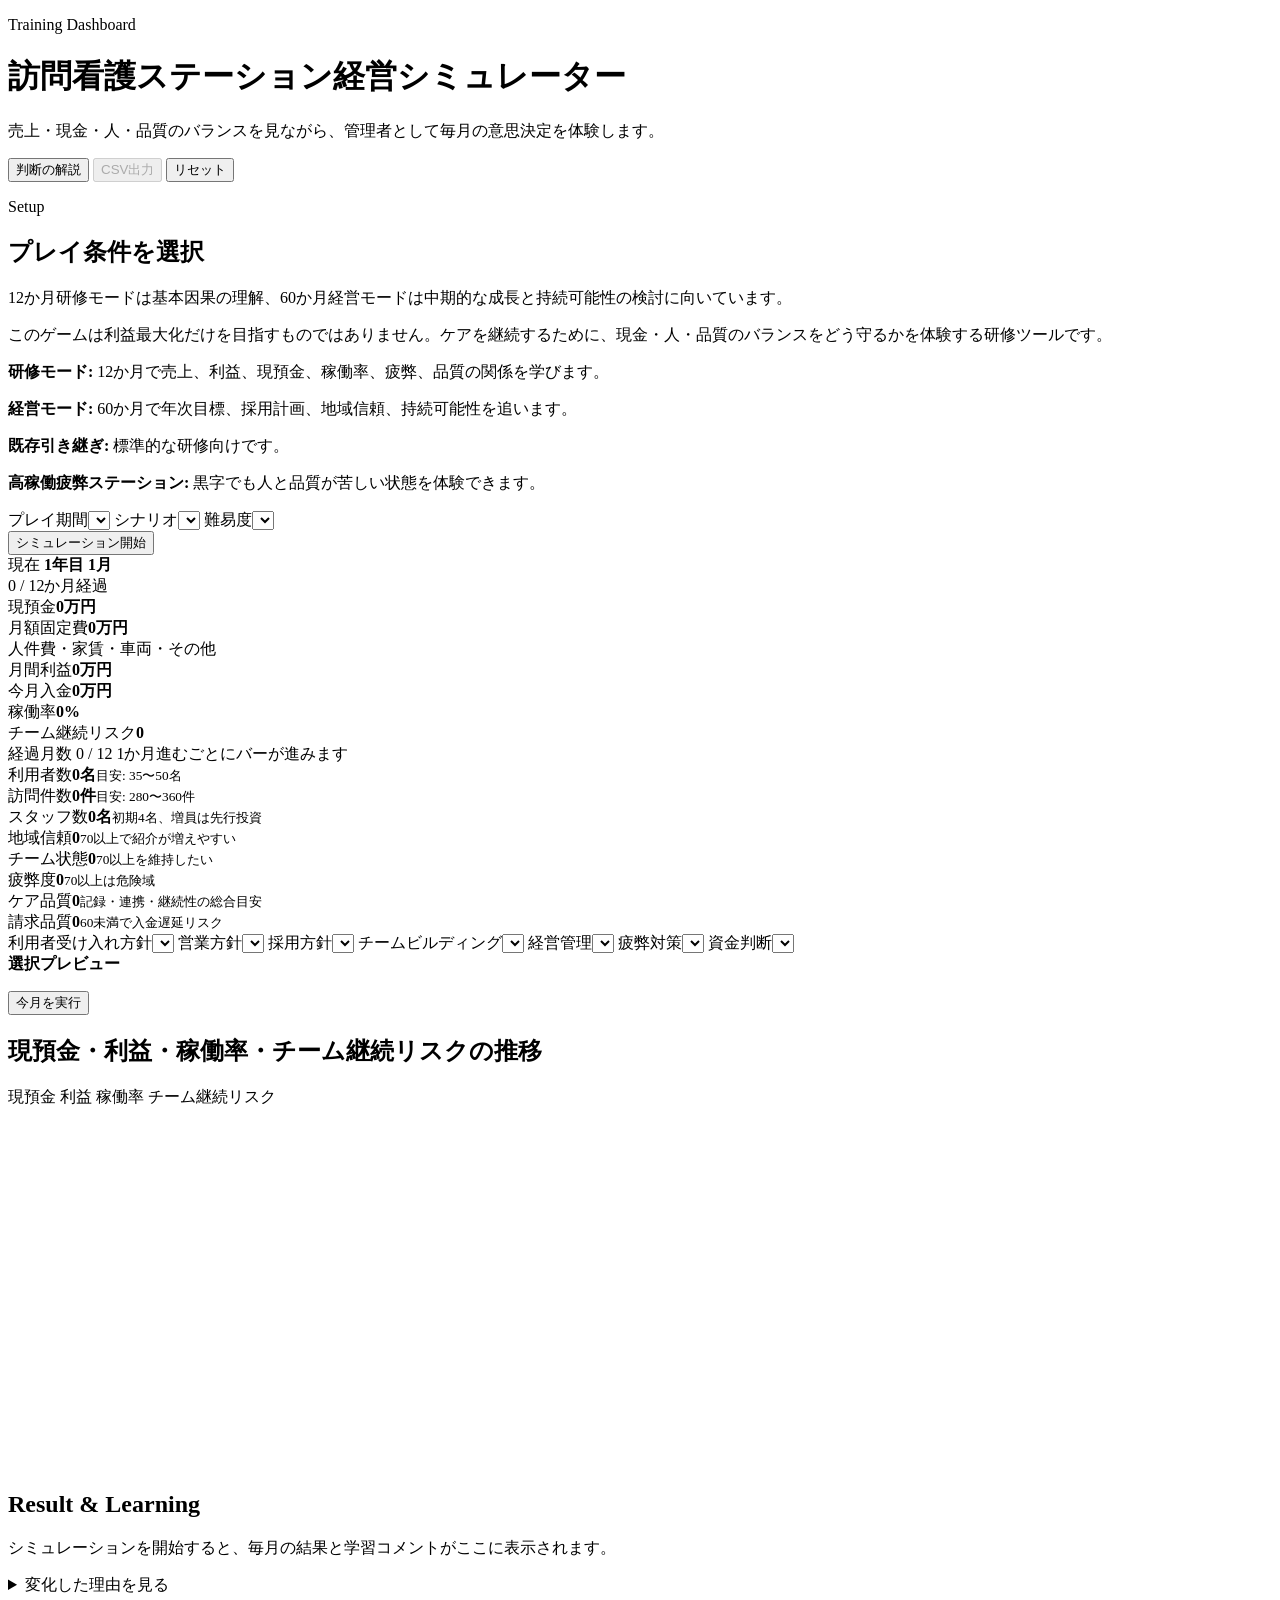
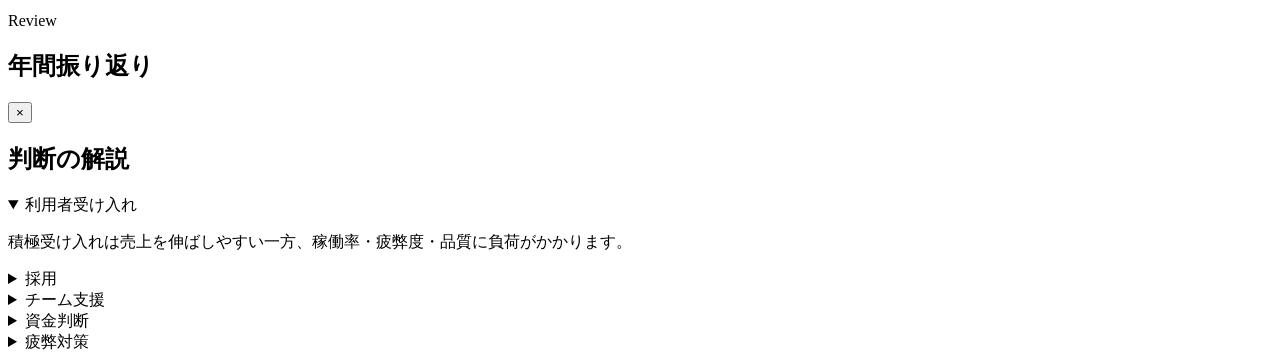
==== index.html @ 8a140ee4 "Add visit nursing management game" ====
<!doctype html>
<html lang="ja">
<head>
  <meta charset="utf-8">
  <meta name="viewport" content="width=device-width, initial-scale=1">
  <title>訪問看護ステーション経営シミュレーターMVP</title>
  <link rel="stylesheet" href="styles.css">
</head>
<body>
  <header class="app-header">
    <div>
      <p class="eyebrow">Training Dashboard</p>
      <h1>訪問看護ステーション経営シミュレーター</h1>
      <p>売上・現金・人・品質のバランスを見ながら、管理者として毎月の意思決定を体験します。</p>
    </div>
    <div class="header-actions">
      <button id="openGuideButton" class="secondary-button" type="button">判断の解説</button>
      <button id="exportCsvButton" class="secondary-button" type="button" disabled>CSV出力</button>
      <button id="resetButton" class="secondary-button" type="button">リセット</button>
    </div>
  </header>

  <main class="app-shell">
    <section id="setupPanel" class="setup-panel" aria-labelledby="setupTitle">
      <div>
        <p class="eyebrow">Setup</p>
        <h2 id="setupTitle">プレイ条件を選択</h2>
        <p class="setup-copy">12か月研修モードは基本因果の理解、60か月経営モードは中期的な成長と持続可能性の検討に向いています。</p>
        <p class="setup-copy purpose-copy">このゲームは利益最大化だけを目指すものではありません。ケアを継続するために、現金・人・品質のバランスをどう守るかを体験する研修ツールです。</p>
        <div class="mode-help">
          <p><strong>研修モード:</strong> 12か月で売上、利益、現預金、稼働率、疲弊、品質の関係を学びます。</p>
          <p><strong>経営モード:</strong> 60か月で年次目標、採用計画、地域信頼、持続可能性を追います。</p>
          <p><strong>既存引き継ぎ:</strong> 標準的な研修向けです。</p>
          <p><strong>高稼働疲弊ステーション:</strong> 黒字でも人と品質が苦しい状態を体験できます。</p>
        </div>
      </div>
      <div class="setup-grid">
        <label><span>プレイ期間</span><select id="playModeSelect"></select></label>
        <label><span>シナリオ</span><select id="scenarioSelect"></select></label>
        <label><span>難易度</span><select id="difficultySelect"></select></label>
      </div>
      <button id="startButton" class="primary-button" type="button">シミュレーション開始</button>
    </section>

    <section id="gamePanel" class="game-panel is-hidden" aria-live="polite">
      <section id="annualTargetBox" class="annual-target-box"></section>

      <section class="status-strip">
        <div>
          <span class="status-label">現在</span>
          <strong id="currentMonth">1年目 1月</strong>
          <div class="status-caption" id="monthCaption">0 / 12か月経過</div>
        </div>
        <div><span class="status-label">現預金</span><strong id="cashMetric">0万円</strong><div id="cashGauge" class="gauge"></div></div>
        <div><span class="status-label">月額固定費</span><strong id="fixedCostMetric">0万円</strong><div class="status-caption">人件費・家賃・車両・その他</div></div>
        <div><span class="status-label">月間利益</span><strong id="profitMetric">0万円</strong><div id="profitGauge" class="gauge"></div></div>
        <div><span class="status-label">今月入金</span><strong id="cashInMetric">0万円</strong></div>
        <div><span class="status-label">稼働率</span><strong id="utilizationMetric">0%</strong><div id="utilizationGauge" class="gauge"></div></div>
        <div><span class="status-label">チーム継続リスク</span><strong id="turnoverMetric">0</strong><div id="turnoverGauge" class="gauge"></div></div>
      </section>

      <section class="month-progress-card">
        <div class="month-progress-head">
          <span id="monthProgressLabel">経過月数 0 / 12</span>
          <span>1か月進むごとにバーが進みます</span>
        </div>
        <div id="monthProgressTrack" class="month-progress-track"></div>
      </section>

      <section class="kpi-grid">
        <article class="kpi-card"><span>利用者数</span><strong id="usersKpi">0名</strong><small>目安: 35〜50名</small><div id="usersGauge" class="gauge"></div></article>
        <article class="kpi-card"><span>訪問件数</span><strong id="visitsKpi">0件</strong><small>目安: 280〜360件</small><div id="visitsGauge" class="gauge"></div></article>
        <article class="kpi-card"><span>スタッフ数</span><strong id="staffKpi">0名</strong><small>初期4名、増員は先行投資</small><div id="staffGauge" class="gauge"></div></article>
        <article class="kpi-card"><span>地域信頼</span><strong id="trustKpi">0</strong><small>70以上で紹介が増えやすい</small><div id="trustGauge" class="gauge"></div></article>
        <article class="kpi-card"><span>チーム状態</span><strong id="teamKpi">0</strong><small>70以上を維持したい</small><div id="teamGauge" class="gauge"></div></article>
        <article class="kpi-card"><span>疲弊度</span><strong id="fatigueKpi">0</strong><small>70以上は危険域</small><div id="fatigueGauge" class="gauge"></div></article>
        <article class="kpi-card"><span>ケア品質</span><strong id="careKpi">0</strong><small>記録・連携・継続性の総合目安</small><div id="careGauge" class="gauge"></div></article>
        <article class="kpi-card"><span>請求品質</span><strong id="billingKpi">0</strong><small>60未満で入金遅延リスク</small><div id="billingGauge" class="gauge"></div></article>
      </section>

      <section class="decision-workbench">
        <form id="decisionForm" class="decision-panel">
          <div id="monthSummaryBox" class="month-summary-box"></div>
          <label><span>利用者受け入れ方針</span><select id="acceptanceSelect"></select></label>
          <label><span>営業方針</span><select id="salesSelect"></select></label>
          <label><span>採用方針</span><select id="recruitmentSelect"></select></label>
          <label><span>チームビルディング</span><select id="teamBuildingSelect"></select></label>
          <label><span>経営管理</span><select id="managementSelect"></select></label>
          <label><span>疲弊対策</span><select id="fatigueCareSelect"></select></label>
          <label><span>資金判断</span><select id="financingSelect"></select></label>
          <div class="preview-panel">
            <strong>選択プレビュー</strong>
            <ul id="decisionPreviewList"></ul>
          </div>
          <button id="advanceButton" class="primary-button" type="submit">今月を実行</button>
        </form>

        <section class="chart-panel">
          <h2>現預金・利益・稼働率・チーム継続リスクの推移</h2>
          <div class="legend" aria-label="グラフ凡例">
            <span><i class="legend-cash"></i>現預金</span>
            <span><i class="legend-profit"></i>利益</span>
            <span><i class="legend-utilization"></i>稼働率</span>
            <span><i class="legend-turnover"></i>チーム継続リスク</span>
          </div>
          <canvas id="trendCanvas" width="1000" height="360"></canvas>
        </section>
      </section>

      <section class="result-panel">
        <h2>Result & Learning</h2>
        <div id="resultSummary" class="result-summary"><p>シミュレーションを開始すると、毎月の結果と学習コメントがここに表示されます。</p></div>
        <div id="tutorialBox" class="tutorial-box is-hidden"></div>
        <div id="strategyBox" class="strategy-box is-hidden"></div>
        <div id="questionBox" class="question-box is-hidden"></div>
        <div id="eventCard" class="event-card is-hidden"></div>
        <details id="reasonDetails" class="reason-details is-hidden">
          <summary>変化した理由を見る</summary>
          <ul id="reasonList"></ul>
        </details>
        <ul id="eventList" class="event-list"></ul>
      </section>
    </section>

    <section id="finalPanel" class="final-panel is-hidden">
      <p class="eyebrow">Review</p>
      <h2 id="finalTitle">年間振り返り</h2>
      <div id="finalContent" class="final-content"></div>
    </section>
  </main>

  <div id="guideOverlay" class="guide-overlay is-hidden" role="dialog" aria-modal="true" aria-labelledby="guideTitle">
    <div class="guide-panel">
      <button id="closeGuideButton" class="icon-button" type="button" aria-label="閉じる">×</button>
      <h2 id="guideTitle">判断の解説</h2>
      <details open><summary>利用者受け入れ</summary><p>積極受け入れは売上を伸ばしやすい一方、稼働率・疲弊度・品質に負荷がかかります。</p></details>
      <details><summary>採用</summary><p>採用費は先に出ます。成功したスタッフは翌月から訪問余力に効きます。</p></details>
      <details><summary>チーム支援</summary><p>短期の受け入れ余力は下がりますが、チーム状態・ケア品質・継続リスクに効きます。</p></details>
      <details><summary>資金判断</summary><p>借入は資金ショートを防ぎますが、翌月以降の返済負担が残ります。</p></details>
      <details><summary>疲弊対策</summary><p>支出や訪問調整を伴いますが、高稼働で蓄積した疲弊を下げるための選択です。</p></details>
    </div>
  </div>

  <script src="data.js"></script>
  <script src="logic.js"></script>
  <script src="app.js"></script>
</body>
</html>
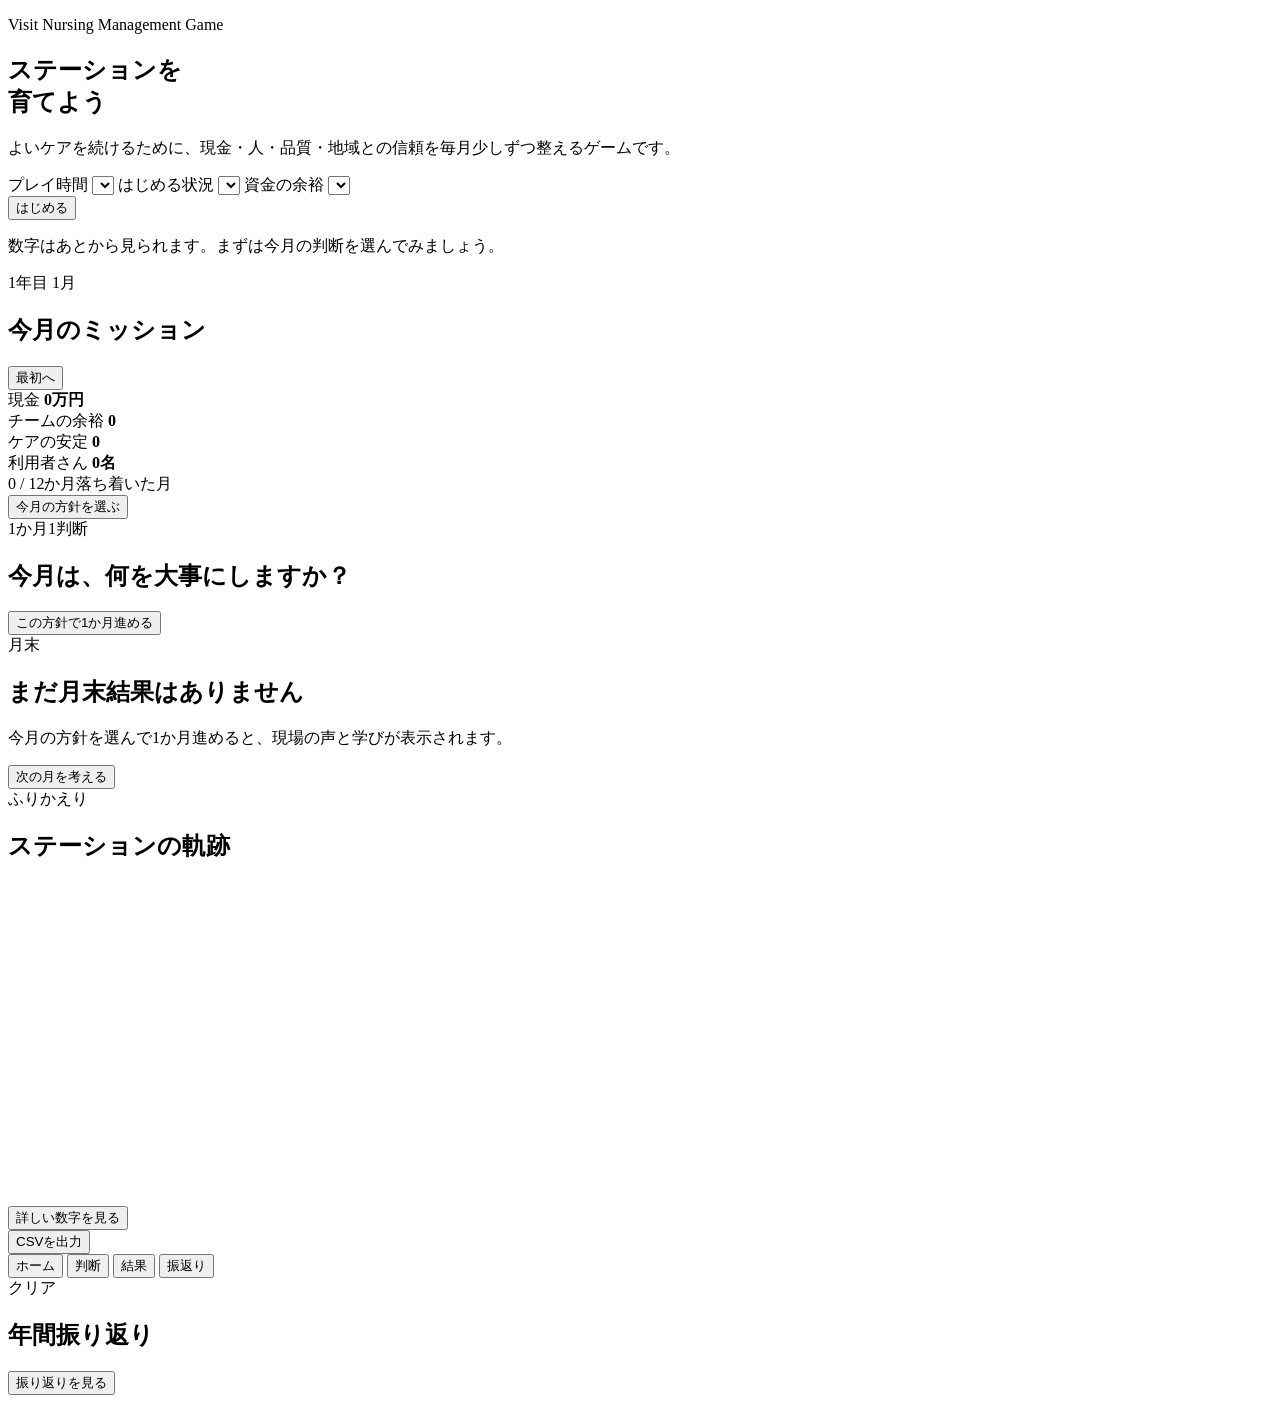
==== commit aa844518: "Switch main page to v2 mobile game UI" ====
--- a/index.html
+++ b/index.html
@@ -2,147 +2,130 @@
 <html lang="ja">
 <head>
   <meta charset="utf-8">
-  <meta name="viewport" content="width=device-width, initial-scale=1">
-  <title>訪問看護ステーション経営シミュレーターMVP</title>
-  <link rel="stylesheet" href="styles.css">
+  <meta name="viewport" content="width=device-width, initial-scale=1, viewport-fit=cover">
+  <title>ほうもん看護ステーションゲーム</title>
+  <link rel="stylesheet" href="styles-v2.css">
 </head>
 <body>
-  <header class="app-header">
-    <div>
-      <p class="eyebrow">Training Dashboard</p>
-      <h1>訪問看護ステーション経営シミュレーター</h1>
-      <p>売上・現金・人・品質のバランスを見ながら、管理者として毎月の意思決定を体験します。</p>
-    </div>
-    <div class="header-actions">
-      <button id="openGuideButton" class="secondary-button" type="button">判断の解説</button>
-      <button id="exportCsvButton" class="secondary-button" type="button" disabled>CSV出力</button>
-      <button id="resetButton" class="secondary-button" type="button">リセット</button>
-    </div>
-  </header>
+  <div class="phone-app">
+    <section id="startScreen" class="screen start-screen">
+      <p class="eyebrow">Visit Nursing Management Game</p>
+      <h1>ステーションを<br>育てよう</h1>
+      <p class="lead">よいケアを続けるために、現金・人・品質・地域との信頼を毎月少しずつ整えるゲームです。</p>
 
-  <main class="app-shell">
-    <section id="setupPanel" class="setup-panel" aria-labelledby="setupTitle">
-      <div>
-        <p class="eyebrow">Setup</p>
-        <h2 id="setupTitle">プレイ条件を選択</h2>
-        <p class="setup-copy">12か月研修モードは基本因果の理解、60か月経営モードは中期的な成長と持続可能性の検討に向いています。</p>
-        <p class="setup-copy purpose-copy">このゲームは利益最大化だけを目指すものではありません。ケアを継続するために、現金・人・品質のバランスをどう守るかを体験する研修ツールです。</p>
-        <div class="mode-help">
-          <p><strong>研修モード:</strong> 12か月で売上、利益、現預金、稼働率、疲弊、品質の関係を学びます。</p>
-          <p><strong>経営モード:</strong> 60か月で年次目標、採用計画、地域信頼、持続可能性を追います。</p>
-          <p><strong>既存引き継ぎ:</strong> 標準的な研修向けです。</p>
-          <p><strong>高稼働疲弊ステーション:</strong> 黒字でも人と品質が苦しい状態を体験できます。</p>
-        </div>
+      <div class="setup-card">
+        <label>
+          <span>プレイ時間</span>
+          <select id="modeSelect"></select>
+        </label>
+        <label>
+          <span>はじめる状況</span>
+          <select id="scenarioSelect"></select>
+        </label>
+        <label>
+          <span>資金の余裕</span>
+          <select id="difficultySelect"></select>
+        </label>
       </div>
-      <div class="setup-grid">
-        <label><span>プレイ期間</span><select id="playModeSelect"></select></label>
-        <label><span>シナリオ</span><select id="scenarioSelect"></select></label>
-        <label><span>難易度</span><select id="difficultySelect"></select></label>
-      </div>
-      <button id="startButton" class="primary-button" type="button">シミュレーション開始</button>
+
+      <button id="startButton" class="big-button">はじめる</button>
+      <p class="tiny-note">数字はあとから見られます。まずは今月の判断を選んでみましょう。</p>
     </section>
 
-    <section id="gamePanel" class="game-panel is-hidden" aria-live="polite">
-      <section id="annualTargetBox" class="annual-target-box"></section>
+    <section id="gameScreen" class="screen game-screen is-hidden">
+      <header class="game-header">
+        <div>
+          <span id="seasonLabel" class="season">1年目 1月</span>
+          <h2 id="missionTitle">今月のミッション</h2>
+        </div>
+        <button id="resetButton" class="ghost-button">最初へ</button>
+      </header>
 
-      <section class="status-strip">
-        <div>
-          <span class="status-label">現在</span>
-          <strong id="currentMonth">1年目 1月</strong>
-          <div class="status-caption" id="monthCaption">0 / 12か月経過</div>
+      <main class="tab-page is-active" data-page="home">
+        <div id="storyCard" class="story-card"></div>
+        <div class="vitals-grid">
+          <article class="vital-card cash">
+            <span>現金</span>
+            <strong id="cashValue">0万円</strong>
+            <div class="meter"><i id="cashMeter"></i></div>
+          </article>
+          <article class="vital-card team">
+            <span>チームの余裕</span>
+            <strong id="teamValue">0</strong>
+            <div class="meter"><i id="teamMeter"></i></div>
+          </article>
+          <article class="vital-card care">
+            <span>ケアの安定</span>
+            <strong id="careValue">0</strong>
+            <div class="meter"><i id="careMeter"></i></div>
+          </article>
+          <article class="vital-card users">
+            <span>利用者さん</span>
+            <strong id="usersValue">0名</strong>
+            <div class="meter"><i id="usersMeter"></i></div>
+          </article>
         </div>
-        <div><span class="status-label">現預金</span><strong id="cashMetric">0万円</strong><div id="cashGauge" class="gauge"></div></div>
-        <div><span class="status-label">月額固定費</span><strong id="fixedCostMetric">0万円</strong><div class="status-caption">人件費・家賃・車両・その他</div></div>
-        <div><span class="status-label">月間利益</span><strong id="profitMetric">0万円</strong><div id="profitGauge" class="gauge"></div></div>
-        <div><span class="status-label">今月入金</span><strong id="cashInMetric">0万円</strong></div>
-        <div><span class="status-label">稼働率</span><strong id="utilizationMetric">0%</strong><div id="utilizationGauge" class="gauge"></div></div>
-        <div><span class="status-label">チーム継続リスク</span><strong id="turnoverMetric">0</strong><div id="turnoverGauge" class="gauge"></div></div>
-      </section>
 
-      <section class="month-progress-card">
-        <div class="month-progress-head">
-          <span id="monthProgressLabel">経過月数 0 / 12</span>
-          <span>1か月進むごとにバーが進みます</span>
+        <div class="month-progress">
+          <div><span id="monthProgressText">0 / 12か月</span><span id="moodLabel">落ち着いた月</span></div>
+          <div class="progress-bar"><i id="monthProgressBar"></i></div>
         </div>
-        <div id="monthProgressTrack" class="month-progress-track"></div>
-      </section>
 
-      <section class="kpi-grid">
-        <article class="kpi-card"><span>利用者数</span><strong id="usersKpi">0名</strong><small>目安: 35〜50名</small><div id="usersGauge" class="gauge"></div></article>
-        <article class="kpi-card"><span>訪問件数</span><strong id="visitsKpi">0件</strong><small>目安: 280〜360件</small><div id="visitsGauge" class="gauge"></div></article>
-        <article class="kpi-card"><span>スタッフ数</span><strong id="staffKpi">0名</strong><small>初期4名、増員は先行投資</small><div id="staffGauge" class="gauge"></div></article>
-        <article class="kpi-card"><span>地域信頼</span><strong id="trustKpi">0</strong><small>70以上で紹介が増えやすい</small><div id="trustGauge" class="gauge"></div></article>
-        <article class="kpi-card"><span>チーム状態</span><strong id="teamKpi">0</strong><small>70以上を維持したい</small><div id="teamGauge" class="gauge"></div></article>
-        <article class="kpi-card"><span>疲弊度</span><strong id="fatigueKpi">0</strong><small>70以上は危険域</small><div id="fatigueGauge" class="gauge"></div></article>
-        <article class="kpi-card"><span>ケア品質</span><strong id="careKpi">0</strong><small>記録・連携・継続性の総合目安</small><div id="careGauge" class="gauge"></div></article>
-        <article class="kpi-card"><span>請求品質</span><strong id="billingKpi">0</strong><small>60未満で入金遅延リスク</small><div id="billingGauge" class="gauge"></div></article>
-      </section>
+        <button class="big-button next-tab" data-target="choice">今月の方針を選ぶ</button>
+      </main>
 
-      <section class="decision-workbench">
-        <form id="decisionForm" class="decision-panel">
-          <div id="monthSummaryBox" class="month-summary-box"></div>
-          <label><span>利用者受け入れ方針</span><select id="acceptanceSelect"></select></label>
-          <label><span>営業方針</span><select id="salesSelect"></select></label>
-          <label><span>採用方針</span><select id="recruitmentSelect"></select></label>
-          <label><span>チームビルディング</span><select id="teamBuildingSelect"></select></label>
-          <label><span>経営管理</span><select id="managementSelect"></select></label>
-          <label><span>疲弊対策</span><select id="fatigueCareSelect"></select></label>
-          <label><span>資金判断</span><select id="financingSelect"></select></label>
-          <div class="preview-panel">
-            <strong>選択プレビュー</strong>
-            <ul id="decisionPreviewList"></ul>
-          </div>
-          <button id="advanceButton" class="primary-button" type="submit">今月を実行</button>
-        </form>
+      <main class="tab-page" data-page="choice">
+        <div class="choice-head">
+          <span class="mini-label">1か月1判断</span>
+          <h2>今月は、何を大事にしますか？</h2>
+        </div>
+        <div id="actionCards" class="action-cards"></div>
+        <button id="advanceButton" class="big-button">この方針で1か月進める</button>
+      </main>
 
-        <section class="chart-panel">
-          <h2>現預金・利益・稼働率・チーム継続リスクの推移</h2>
-          <div class="legend" aria-label="グラフ凡例">
-            <span><i class="legend-cash"></i>現預金</span>
-            <span><i class="legend-profit"></i>利益</span>
-            <span><i class="legend-utilization"></i>稼働率</span>
-            <span><i class="legend-turnover"></i>チーム継続リスク</span>
-          </div>
-          <canvas id="trendCanvas" width="1000" height="360"></canvas>
+      <main class="tab-page" data-page="result">
+        <div id="resultCard" class="result-card empty">
+          <span class="mini-label">月末</span>
+          <h2>まだ月末結果はありません</h2>
+          <p>今月の方針を選んで1か月進めると、現場の声と学びが表示されます。</p>
+        </div>
+        <div id="badgeRow" class="badge-row"></div>
+        <button class="big-button next-tab" data-target="choice">次の月を考える</button>
+      </main>
+
+      <main class="tab-page" data-page="review">
+        <section class="review-card">
+          <span class="mini-label">ふりかえり</span>
+          <h2 id="reviewTitle">ステーションの軌跡</h2>
+          <canvas id="trendCanvas" width="700" height="320"></canvas>
         </section>
-      </section>
+        <section class="detail-card">
+          <button id="toggleDetails" class="detail-toggle">詳しい数字を見る</button>
+          <div id="detailPanel" class="detail-panel is-hidden"></div>
+        </section>
+        <button id="exportCsvButton" class="ghost-button wide">CSVを出力</button>
+      </main>
 
-      <section class="result-panel">
-        <h2>Result & Learning</h2>
-        <div id="resultSummary" class="result-summary"><p>シミュレーションを開始すると、毎月の結果と学習コメントがここに表示されます。</p></div>
-        <div id="tutorialBox" class="tutorial-box is-hidden"></div>
-        <div id="strategyBox" class="strategy-box is-hidden"></div>
-        <div id="questionBox" class="question-box is-hidden"></div>
-        <div id="eventCard" class="event-card is-hidden"></div>
-        <details id="reasonDetails" class="reason-details is-hidden">
-          <summary>変化した理由を見る</summary>
-          <ul id="reasonList"></ul>
-        </details>
-        <ul id="eventList" class="event-list"></ul>
-      </section>
+      <nav class="bottom-tabs">
+        <button class="tab-button is-active" data-target="home">ホーム</button>
+        <button class="tab-button" data-target="choice">判断</button>
+        <button class="tab-button" data-target="result">結果</button>
+        <button class="tab-button" data-target="review">振返り</button>
+      </nav>
     </section>
 
-    <section id="finalPanel" class="final-panel is-hidden">
-      <p class="eyebrow">Review</p>
-      <h2 id="finalTitle">年間振り返り</h2>
-      <div id="finalContent" class="final-content"></div>
+    <section id="finalOverlay" class="final-overlay is-hidden">
+      <div class="final-sheet">
+        <span class="mini-label">クリア</span>
+        <h2 id="finalRank">年間振り返り</h2>
+        <div id="finalText"></div>
+        <button id="closeFinalButton" class="big-button">振り返りを見る</button>
+      </div>
     </section>
-  </main>
-
-  <div id="guideOverlay" class="guide-overlay is-hidden" role="dialog" aria-modal="true" aria-labelledby="guideTitle">
-    <div class="guide-panel">
-      <button id="closeGuideButton" class="icon-button" type="button" aria-label="閉じる">×</button>
-      <h2 id="guideTitle">判断の解説</h2>
-      <details open><summary>利用者受け入れ</summary><p>積極受け入れは売上を伸ばしやすい一方、稼働率・疲弊度・品質に負荷がかかります。</p></details>
-      <details><summary>採用</summary><p>採用費は先に出ます。成功したスタッフは翌月から訪問余力に効きます。</p></details>
-      <details><summary>チーム支援</summary><p>短期の受け入れ余力は下がりますが、チーム状態・ケア品質・継続リスクに効きます。</p></details>
-      <details><summary>資金判断</summary><p>借入は資金ショートを防ぎますが、翌月以降の返済負担が残ります。</p></details>
-      <details><summary>疲弊対策</summary><p>支出や訪問調整を伴いますが、高稼働で蓄積した疲弊を下げるための選択です。</p></details>
-    </div>
   </div>
 
   <script src="data.js"></script>
   <script src="logic.js"></script>
-  <script src="app.js"></script>
+  <script src="app-v2.js"></script>
 </body>
 </html>
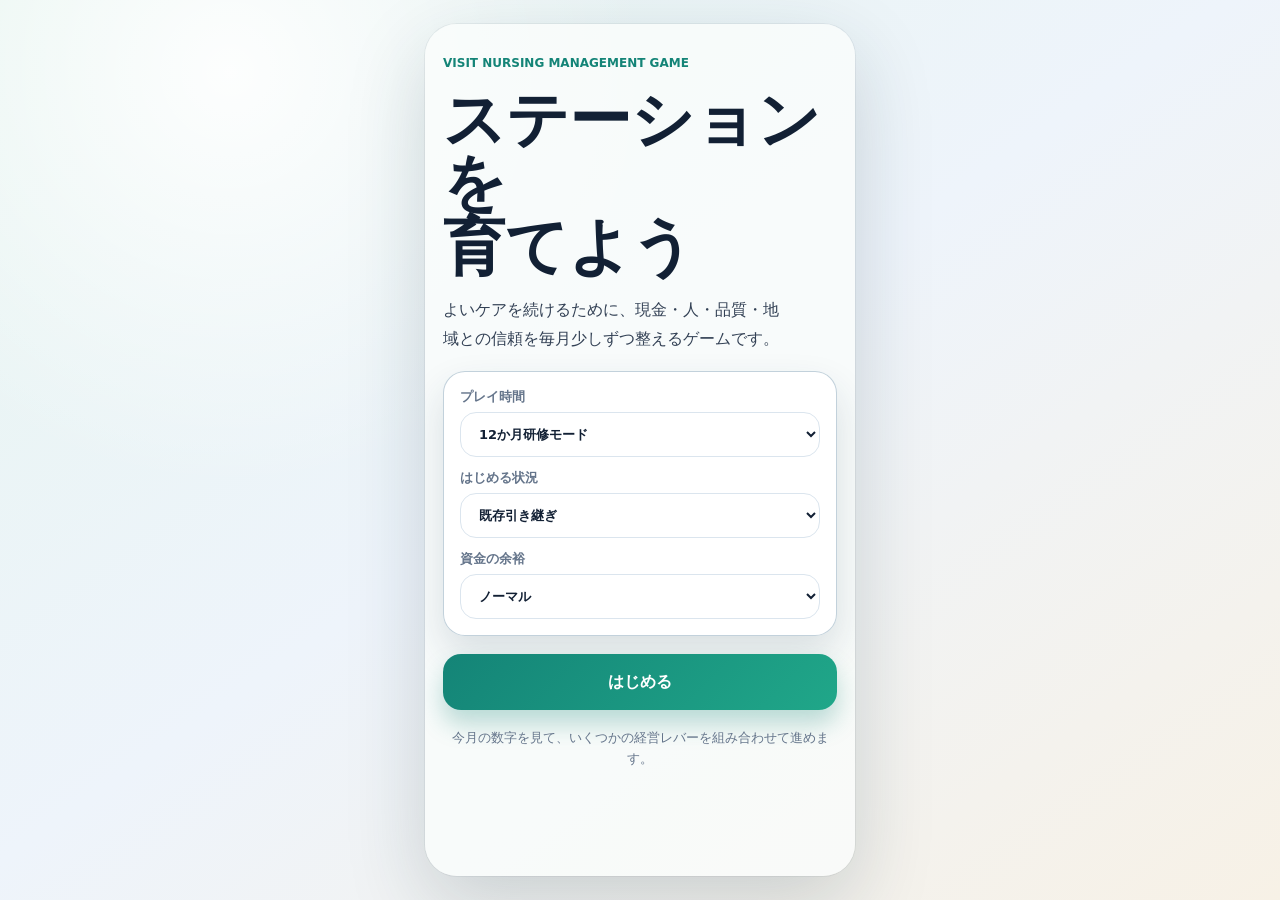
==== commit 00d00e29: "Add PL dashboard flow to v2 UI" ====
--- a/index.html
+++ b/index.html
@@ -14,22 +14,13 @@
       <p class="lead">よいケアを続けるために、現金・人・品質・地域との信頼を毎月少しずつ整えるゲームです。</p>
 
       <div class="setup-card">
-        <label>
-          <span>プレイ時間</span>
-          <select id="modeSelect"></select>
-        </label>
-        <label>
-          <span>はじめる状況</span>
-          <select id="scenarioSelect"></select>
-        </label>
-        <label>
-          <span>資金の余裕</span>
-          <select id="difficultySelect"></select>
-        </label>
+        <label><span>プレイ時間</span><select id="modeSelect"></select></label>
+        <label><span>はじめる状況</span><select id="scenarioSelect"></select></label>
+        <label><span>資金の余裕</span><select id="difficultySelect"></select></label>
       </div>
 
       <button id="startButton" class="big-button">はじめる</button>
-      <p class="tiny-note">数字はあとから見られます。まずは今月の判断を選んでみましょう。</p>
+      <p class="tiny-note">今月の数字を見て、いくつかの経営レバーを組み合わせて進めます。</p>
     </section>
 
     <section id="gameScreen" class="screen game-screen is-hidden">
@@ -44,43 +35,53 @@
       <main class="tab-page is-active" data-page="home">
         <div id="storyCard" class="story-card"></div>
         <div class="vitals-grid">
-          <article class="vital-card cash">
-            <span>現金</span>
-            <strong id="cashValue">0万円</strong>
-            <div class="meter"><i id="cashMeter"></i></div>
-          </article>
-          <article class="vital-card team">
-            <span>チームの余裕</span>
-            <strong id="teamValue">0</strong>
-            <div class="meter"><i id="teamMeter"></i></div>
-          </article>
-          <article class="vital-card care">
-            <span>ケアの安定</span>
-            <strong id="careValue">0</strong>
-            <div class="meter"><i id="careMeter"></i></div>
-          </article>
-          <article class="vital-card users">
-            <span>利用者さん</span>
-            <strong id="usersValue">0名</strong>
-            <div class="meter"><i id="usersMeter"></i></div>
-          </article>
+          <article class="vital-card cash"><span>現金</span><strong id="cashValue">0万円</strong><div class="meter"><i id="cashMeter"></i></div></article>
+          <article class="vital-card team"><span>チームの余裕</span><strong id="teamValue">0</strong><div class="meter"><i id="teamMeter"></i></div></article>
+          <article class="vital-card care"><span>ケアの安定</span><strong id="careValue">0</strong><div class="meter"><i id="careMeter"></i></div></article>
+          <article class="vital-card users"><span>利用者さん</span><strong id="usersValue">0名</strong><div class="meter"><i id="usersMeter"></i></div></article>
         </div>
+
+        <section id="plSnapshot" class="pl-card"></section>
 
         <div class="month-progress">
           <div><span id="monthProgressText">0 / 12か月</span><span id="moodLabel">落ち着いた月</span></div>
           <div class="progress-bar"><i id="monthProgressBar"></i></div>
         </div>
 
-        <button class="big-button next-tab" data-target="choice">今月の方針を選ぶ</button>
+        <button class="big-button next-tab" data-target="choice">今月の判断へ</button>
       </main>
 
       <main class="tab-page" data-page="choice">
         <div class="choice-head">
-          <span class="mini-label">1か月1判断</span>
-          <h2>今月は、何を大事にしますか？</h2>
+          <span class="mini-label">複数レバーで考える</span>
+          <h2>売上・人・品質・コストをどう組み合わせますか？</h2>
         </div>
-        <div id="actionCards" class="action-cards"></div>
-        <button id="advanceButton" class="big-button">この方針で1か月進める</button>
+
+        <section class="preset-row" id="presetCards"></section>
+
+        <section class="lever-panel">
+          <label><span>受け入れ</span><select id="acceptanceLever"></select></label>
+          <label><span>営業活動</span><select id="salesLever"></select></label>
+          <label><span>採用</span><select id="recruitmentLever"></select></label>
+          <label><span>チーム</span><select id="teamLever"></select></label>
+          <label><span>経営管理</span><select id="managementLever"></select></label>
+          <label><span>疲弊対策</span><select id="fatigueLever"></select></label>
+          <label><span>資金</span><select id="financingLever"></select></label>
+        </section>
+
+        <section id="choicePlPreview" class="pl-card"></section>
+        <button id="advanceButton" class="big-button">この組み合わせで1か月進める</button>
+      </main>
+
+      <main class="tab-page" data-page="impact">
+        <div class="choice-head">
+          <span class="mini-label">判断 → 数字の変化</span>
+          <h2>今月、何が動いたか</h2>
+        </div>
+        <section id="impactDashboard" class="impact-dashboard"></section>
+        <section id="impactPl" class="pl-card"></section>
+        <section id="impactExplanation" class="story-card"></section>
+        <button class="big-button next-tab" data-target="result">現場の声を見る</button>
       </main>
 
       <main class="tab-page" data-page="result">
@@ -109,6 +110,7 @@
       <nav class="bottom-tabs">
         <button class="tab-button is-active" data-target="home">ホーム</button>
         <button class="tab-button" data-target="choice">判断</button>
+        <button class="tab-button" data-target="impact">変化</button>
         <button class="tab-button" data-target="result">結果</button>
         <button class="tab-button" data-target="review">振返り</button>
       </nav>
--- a/styles-v2.css
+++ b/styles-v2.css
@@ -0,0 +1,514 @@
+:root {
+  --ink: #122034;
+  --muted: #65758b;
+  --line: #dbe5ee;
+  --bg: #eef6f4;
+  --panel: #ffffff;
+  --teal: #148477;
+  --teal-2: #dff7f1;
+  --green: #54b681;
+  --amber: #f2b24d;
+  --rose: #e46b6b;
+  --blue: #497dcc;
+  --shadow: 0 18px 38px rgba(27, 55, 77, 0.14);
+}
+
+* { box-sizing: border-box; }
+
+html, body {
+  margin: 0;
+  min-height: 100%;
+  overflow-x: hidden;
+  color: var(--ink);
+  background:
+    radial-gradient(circle at 18% 8%, rgba(255,255,255,0.9), transparent 26rem),
+    linear-gradient(145deg, #e7f5f0 0%, #eef4fb 48%, #f7f1e6 100%);
+  font-family: "Yu Gothic UI", "Hiragino Sans", "Noto Sans JP", system-ui, sans-serif;
+}
+
+button, select {
+  font: inherit;
+}
+
+.phone-app {
+  width: 100vw;
+  max-width: 430px;
+  min-height: 100vh;
+  margin: 0 auto;
+  background: rgba(250, 253, 252, 0.82);
+  box-shadow: 0 0 0 1px rgba(18, 32, 52, 0.06), 0 28px 80px rgba(21, 50, 62, 0.18);
+  position: relative;
+  overflow: hidden;
+}
+
+.screen {
+  min-height: 100vh;
+  padding: 22px 18px 96px;
+}
+
+.is-hidden {
+  display: none !important;
+}
+
+.start-screen {
+  display: flex;
+  flex-direction: column;
+  justify-content: center;
+  gap: 18px;
+}
+
+.eyebrow, .mini-label {
+  color: var(--teal);
+  font-size: 12px;
+  font-weight: 800;
+  letter-spacing: 0;
+  text-transform: uppercase;
+}
+
+h1, h2, p {
+  margin: 0;
+}
+
+h1 {
+  font-size: clamp(42px, 12vw, 62px);
+  line-height: 1.02;
+  letter-spacing: 0;
+}
+
+.lead {
+  color: #334155;
+  font-size: 16px;
+  line-height: 1.8;
+  max-width: 34ch;
+}
+
+.setup-card, .story-card, .result-card, .review-card, .detail-card {
+  background: rgba(255, 255, 255, 0.92);
+  border: 1px solid rgba(188, 205, 216, 0.9);
+  border-radius: 22px;
+  box-shadow: var(--shadow);
+}
+
+.setup-card {
+  display: grid;
+  gap: 12px;
+  padding: 16px;
+}
+
+label {
+  display: grid;
+  gap: 6px;
+  color: var(--muted);
+  font-size: 13px;
+  font-weight: 800;
+}
+
+select {
+  width: 100%;
+  border: 1px solid var(--line);
+  border-radius: 16px;
+  padding: 13px 14px;
+  color: var(--ink);
+  background: #fff;
+  font-weight: 800;
+}
+
+.big-button, .ghost-button {
+  border: 0;
+  border-radius: 18px;
+  min-height: 56px;
+  padding: 0 18px;
+  font-weight: 900;
+  cursor: pointer;
+}
+
+.big-button {
+  color: #fff;
+  background: linear-gradient(135deg, #148477, #20a789);
+  box-shadow: 0 14px 24px rgba(20, 132, 119, 0.28);
+}
+
+.ghost-button {
+  color: var(--teal);
+  background: #fff;
+  border: 1px solid var(--line);
+}
+
+.ghost-button.wide {
+  width: 100%;
+}
+
+.tiny-note {
+  color: var(--muted);
+  font-size: 13px;
+  line-height: 1.6;
+  text-align: center;
+}
+
+.game-screen {
+  padding-top: 14px;
+}
+
+.game-header {
+  display: flex;
+  align-items: center;
+  justify-content: space-between;
+  gap: 12px;
+  margin-bottom: 14px;
+}
+
+.season {
+  color: var(--muted);
+  font-size: 13px;
+  font-weight: 900;
+}
+
+.game-header h2 {
+  margin-top: 2px;
+  font-size: 22px;
+}
+
+.tab-page {
+  display: none;
+}
+
+.tab-page.is-active {
+  display: grid;
+  gap: 14px;
+}
+
+.story-card {
+  padding: 18px;
+  display: grid;
+  gap: 8px;
+  background: linear-gradient(180deg, #ffffff, #f5fffb);
+}
+
+.story-card strong {
+  font-size: 18px;
+}
+
+.story-card p {
+  color: #42526a;
+  line-height: 1.7;
+}
+
+.vitals-grid {
+  display: grid;
+  grid-template-columns: repeat(2, minmax(0, 1fr));
+  gap: 10px;
+}
+
+.vital-card {
+  min-height: 132px;
+  padding: 15px;
+  border-radius: 22px;
+  border: 1px solid rgba(205, 218, 228, 0.9);
+  background: #fff;
+  display: grid;
+  align-content: space-between;
+  box-shadow: 0 10px 24px rgba(31, 58, 78, 0.08);
+}
+
+.vital-card span {
+  color: var(--muted);
+  font-size: 13px;
+  font-weight: 900;
+}
+
+.vital-card strong {
+  font-size: 30px;
+  letter-spacing: 0;
+}
+
+.vital-card.cash { background: linear-gradient(160deg, #ffffff, #e9fbf6); }
+.vital-card.team { background: linear-gradient(160deg, #ffffff, #eef4ff); }
+.vital-card.care { background: linear-gradient(160deg, #ffffff, #fff7e4); }
+.vital-card.users { background: linear-gradient(160deg, #ffffff, #f1f8eb); }
+
+.meter {
+  height: 9px;
+  overflow: hidden;
+  border-radius: 999px;
+  background: #e6edf3;
+}
+
+.meter i, .progress-bar i {
+  display: block;
+  height: 100%;
+  width: 0%;
+  border-radius: inherit;
+  background: linear-gradient(90deg, var(--teal), var(--green));
+  transition: width 360ms ease;
+}
+
+.month-progress {
+  display: grid;
+  gap: 9px;
+  padding: 12px 2px;
+}
+
+.month-progress > div:first-child {
+  display: flex;
+  justify-content: space-between;
+  color: var(--muted);
+  font-size: 13px;
+  font-weight: 900;
+}
+
+.progress-bar {
+  height: 11px;
+  border-radius: 999px;
+  background: rgba(192, 209, 222, 0.65);
+  overflow: hidden;
+}
+
+.choice-head h2 {
+  margin-top: 4px;
+  font-size: 24px;
+  line-height: 1.35;
+}
+
+.action-cards {
+  display: grid;
+  gap: 10px;
+}
+
+.action-card {
+  position: relative;
+  display: grid;
+  grid-template-columns: auto 1fr;
+  gap: 12px;
+  align-items: center;
+  width: 100%;
+  border: 2px solid transparent;
+  border-radius: 22px;
+  padding: 14px;
+  text-align: left;
+  color: var(--ink);
+  background: rgba(255, 255, 255, 0.95);
+  box-shadow: 0 10px 20px rgba(31, 58, 78, 0.09);
+  cursor: pointer;
+}
+
+.action-card.is-selected {
+  border-color: var(--teal);
+  background: #f1fffb;
+}
+
+.action-icon {
+  width: 54px;
+  height: 54px;
+  border-radius: 18px;
+  display: grid;
+  place-items: center;
+  font-size: 25px;
+  color: #fff;
+  background: var(--teal);
+}
+
+.action-card h3 {
+  margin: 0 0 4px;
+  font-size: 18px;
+}
+
+.action-card p {
+  color: #56657a;
+  font-size: 13px;
+  line-height: 1.5;
+}
+
+.impact-row {
+  display: flex;
+  gap: 6px;
+  flex-wrap: wrap;
+  margin-top: 8px;
+}
+
+.impact-row span {
+  border-radius: 999px;
+  padding: 4px 8px;
+  color: #315064;
+  background: #eaf2f7;
+  font-size: 12px;
+  font-weight: 800;
+}
+
+.result-card {
+  padding: 18px;
+  display: grid;
+  gap: 12px;
+}
+
+.result-card.empty {
+  color: var(--muted);
+}
+
+.voice-card {
+  border-radius: 18px;
+  padding: 14px;
+  color: #203348;
+  background: #f7fbff;
+  border: 1px solid #dce9f4;
+}
+
+.voice-card b {
+  display: block;
+  margin-bottom: 4px;
+}
+
+.result-stats {
+  display: grid;
+  grid-template-columns: repeat(3, 1fr);
+  gap: 8px;
+}
+
+.result-stats div {
+  padding: 10px;
+  border-radius: 16px;
+  background: #f7fafc;
+}
+
+.result-stats span {
+  display: block;
+  color: var(--muted);
+  font-size: 11px;
+  font-weight: 900;
+}
+
+.result-stats strong {
+  display: block;
+  margin-top: 4px;
+  font-size: 16px;
+}
+
+.badge-row {
+  display: flex;
+  flex-wrap: wrap;
+  gap: 8px;
+}
+
+.badge {
+  border-radius: 999px;
+  padding: 8px 11px;
+  color: #0e5f54;
+  background: #dff7f1;
+  font-size: 12px;
+  font-weight: 900;
+}
+
+.review-card, .detail-card {
+  padding: 16px;
+}
+
+.review-card h2 {
+  margin: 4px 0 10px;
+}
+
+canvas {
+  display: block;
+  width: 100%;
+  height: 250px;
+  border-radius: 16px;
+  background: #fff;
+}
+
+.detail-toggle {
+  width: 100%;
+  border: 0;
+  padding: 12px;
+  border-radius: 14px;
+  color: var(--teal);
+  background: var(--teal-2);
+  font-weight: 900;
+}
+
+.detail-panel {
+  display: grid;
+  grid-template-columns: repeat(2, minmax(0, 1fr));
+  gap: 8px;
+  margin-top: 12px;
+}
+
+.detail-panel div {
+  padding: 10px;
+  border-radius: 14px;
+  background: #f7fafc;
+  color: #334155;
+  font-size: 13px;
+  font-weight: 800;
+}
+
+.bottom-tabs {
+  position: fixed;
+  left: 50%;
+  bottom: 0;
+  transform: translateX(-50%);
+  width: min(100%, 430px);
+  display: grid;
+  grid-template-columns: repeat(4, 1fr);
+  gap: 6px;
+  padding: 9px 10px calc(9px + env(safe-area-inset-bottom));
+  background: rgba(255, 255, 255, 0.92);
+  border-top: 1px solid rgba(205, 218, 228, 0.9);
+  backdrop-filter: blur(14px);
+}
+
+.tab-button {
+  min-height: 48px;
+  border: 0;
+  border-radius: 16px;
+  color: var(--muted);
+  background: transparent;
+  font-size: 12px;
+  font-weight: 900;
+}
+
+.tab-button.is-active {
+  color: #fff;
+  background: var(--teal);
+}
+
+.final-overlay {
+  position: fixed;
+  inset: 0;
+  display: grid;
+  place-items: end center;
+  padding: 16px;
+  background: rgba(18, 32, 52, 0.36);
+  z-index: 20;
+}
+
+.final-sheet {
+  width: min(100%, 448px);
+  display: grid;
+  gap: 14px;
+  padding: 22px;
+  border-radius: 28px;
+  background: #fff;
+  box-shadow: var(--shadow);
+}
+
+.final-sheet ul {
+  margin: 0;
+  padding-left: 20px;
+  line-height: 1.7;
+}
+
+@media (min-width: 900px) {
+  .phone-app {
+    margin-top: 24px;
+    margin-bottom: 24px;
+    min-height: calc(100vh - 48px);
+    border-radius: 32px;
+    max-width: 430px;
+  }
+
+  .screen {
+    min-height: calc(100vh - 48px);
+  }
+
+  .bottom-tabs {
+    border-radius: 24px 24px 0 0;
+  }
+}
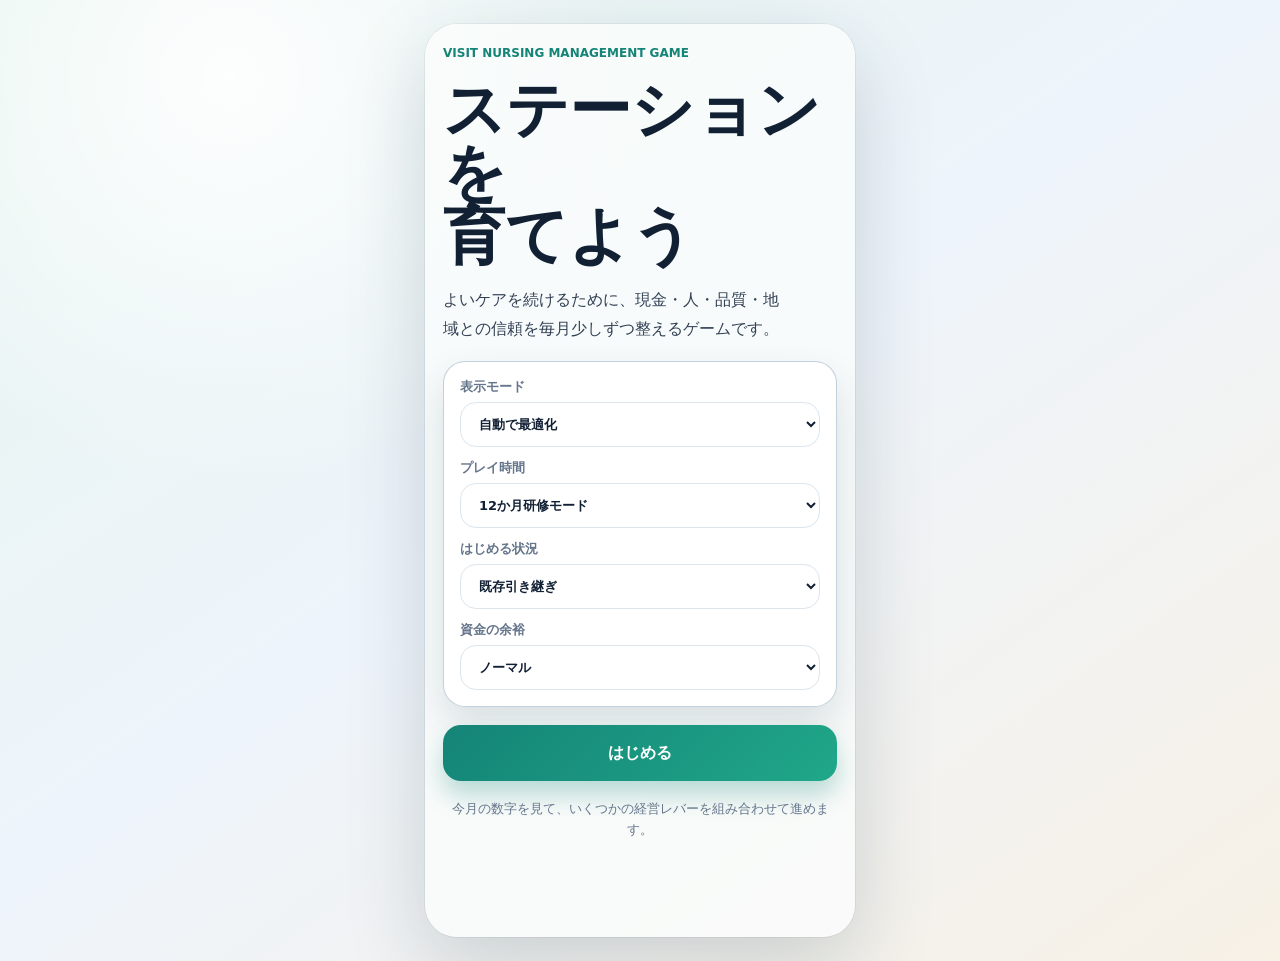
==== commit 1f2a3096: "Add display mode selector" ====
--- a/index.html
+++ b/index.html
@@ -14,6 +14,11 @@
       <p class="lead">よいケアを続けるために、現金・人・品質・地域との信頼を毎月少しずつ整えるゲームです。</p>
 
       <div class="setup-card">
+        <label><span>表示モード</span><select id="displayModeSelect">
+          <option value="auto">自動で最適化</option>
+          <option value="mobile">スマホモード</option>
+          <option value="desktop">PCモード</option>
+        </select></label>
         <label><span>プレイ時間</span><select id="modeSelect"></select></label>
         <label><span>はじめる状況</span><select id="scenarioSelect"></select></label>
         <label><span>資金の余裕</span><select id="difficultySelect"></select></label>
@@ -36,8 +41,8 @@
         <div id="storyCard" class="story-card"></div>
         <div class="vitals-grid">
           <article class="vital-card cash"><span>現金</span><strong id="cashValue">0万円</strong><div class="meter"><i id="cashMeter"></i></div></article>
-          <article class="vital-card team"><span>チームの余裕</span><strong id="teamValue">0</strong><div class="meter"><i id="teamMeter"></i></div></article>
-          <article class="vital-card care"><span>ケアの安定</span><strong id="careValue">0</strong><div class="meter"><i id="careMeter"></i></div></article>
+          <article class="vital-card team"><span class="with-tip">チームの余裕<button class="info-chip" type="button" aria-label="チームの余裕の説明">?</button><em class="tip-pop">チーム状態・疲弊度・継続リスクを合わせた目安です。高いほど、無理なくケアを続けやすい状態です。</em></span><strong id="teamValue">0</strong><div class="meter"><i id="teamMeter"></i></div></article>
+          <article class="vital-card care"><span class="with-tip">ケアの安定<button class="info-chip" type="button" aria-label="ケアの安定の説明">?</button><em class="tip-pop">ケア品質と請求品質を合わせた目安です。記録・連携・継続性・請求の安定感を表します。</em></span><strong id="careValue">0</strong><div class="meter"><i id="careMeter"></i></div></article>
           <article class="vital-card users"><span>利用者さん</span><strong id="usersValue">0名</strong><div class="meter"><i id="usersMeter"></i></div></article>
         </div>
 
--- a/styles-v2.css
+++ b/styles-v2.css
@@ -193,6 +193,89 @@
   line-height: 1.7;
 }
 
+.pl-card {
+  display: grid;
+  gap: 10px;
+  padding: 16px;
+  border: 1px solid rgba(188, 205, 216, 0.9);
+  border-radius: 22px;
+  background: rgba(255, 255, 255, 0.94);
+  box-shadow: 0 10px 24px rgba(31, 58, 78, 0.08);
+}
+
+.pl-main {
+  display: grid;
+  gap: 3px;
+  padding: 12px;
+  border-radius: 16px;
+  background: #f6fafc;
+}
+
+.pl-main.good {
+  background: #eaf8f1;
+}
+
+.pl-main.bad {
+  background: #fff1f1;
+}
+
+.pl-main strong {
+  font-size: 28px;
+}
+
+.pl-main span,
+.pl-note {
+  color: var(--muted);
+  font-size: 12px;
+  font-weight: 800;
+}
+
+.formula-stack {
+  display: grid;
+  gap: 7px;
+}
+
+.formula-stack div {
+  display: grid;
+  gap: 3px;
+  padding: 9px 10px;
+  border-radius: 14px;
+  background: #f8fbfd;
+}
+
+.formula-stack b {
+  font-size: 12px;
+}
+
+.formula-stack span {
+  color: #506178;
+  font-size: 12px;
+  line-height: 1.45;
+}
+
+.impact-list {
+  display: flex;
+  flex-wrap: wrap;
+  gap: 6px;
+}
+
+.impact-chip {
+  display: inline-flex;
+  gap: 4px;
+  align-items: center;
+  padding: 6px 8px;
+  border-radius: 999px;
+  background: #edf6f4;
+  color: #385064;
+  font-size: 11px;
+  font-weight: 800;
+  line-height: 1.2;
+}
+
+.impact-chip b {
+  color: var(--teal);
+}
+
 .vitals-grid {
   display: grid;
   grid-template-columns: repeat(2, minmax(0, 1fr));
@@ -214,6 +297,57 @@
   color: var(--muted);
   font-size: 13px;
   font-weight: 900;
+}
+
+.with-tip {
+  position: relative;
+  display: inline-flex !important;
+  width: fit-content;
+  max-width: 100%;
+  align-items: center;
+  gap: 5px;
+}
+
+.info-chip {
+  width: 20px;
+  height: 20px;
+  border: 0;
+  border-radius: 50%;
+  display: inline-grid;
+  place-items: center;
+  color: #fff;
+  background: var(--teal);
+  font-size: 12px;
+  font-weight: 900;
+  cursor: pointer;
+}
+
+.tip-pop {
+  position: absolute;
+  left: 0;
+  top: 28px;
+  z-index: 5;
+  width: min(230px, calc(100vw - 56px));
+  padding: 10px 11px;
+  border: 1px solid rgba(188, 205, 216, 0.9);
+  border-radius: 14px;
+  background: #fff;
+  color: #334155;
+  box-shadow: 0 12px 26px rgba(31, 58, 78, 0.18);
+  font-size: 12px;
+  font-style: normal;
+  font-weight: 800;
+  line-height: 1.55;
+  opacity: 0;
+  transform: translateY(-4px);
+  pointer-events: none;
+  transition: opacity 160ms ease, transform 160ms ease;
+}
+
+.with-tip:focus-within .tip-pop,
+.with-tip:hover .tip-pop {
+  opacity: 1;
+  transform: translateY(0);
 }
 
 .vital-card strong {
@@ -267,6 +401,85 @@
   margin-top: 4px;
   font-size: 24px;
   line-height: 1.35;
+}
+
+.preset-row {
+  display: grid;
+  grid-template-columns: repeat(2, minmax(0, 1fr));
+  gap: 9px;
+}
+
+.preset-card {
+  min-height: 88px;
+  border: 1px solid rgba(188, 205, 216, 0.95);
+  border-radius: 18px;
+  padding: 12px;
+  color: var(--ink);
+  background: #fff;
+  text-align: left;
+  box-shadow: 0 8px 18px rgba(31, 58, 78, 0.07);
+  transition: transform 150ms ease, border-color 150ms ease, background 150ms ease, box-shadow 150ms ease;
+}
+
+.preset-card:active {
+  transform: scale(0.98);
+}
+
+.preset-card.is-selected {
+  border-color: var(--teal);
+  background: linear-gradient(160deg, #effffb, #ffffff);
+  box-shadow: 0 12px 24px rgba(20, 132, 119, 0.18);
+  transform: translateY(-2px);
+}
+
+.preset-card.is-selected::after {
+  content: "選択中";
+  display: inline-flex;
+  width: fit-content;
+  margin-top: 8px;
+  padding: 4px 8px;
+  border-radius: 999px;
+  color: #fff;
+  background: var(--teal);
+  font-size: 11px;
+  font-weight: 900;
+}
+
+.preset-card strong,
+.preset-card span {
+  display: block;
+}
+
+.preset-card strong {
+  margin-bottom: 5px;
+  font-size: 15px;
+}
+
+.preset-card span {
+  color: var(--muted);
+  font-size: 12px;
+  line-height: 1.45;
+}
+
+.lever-panel {
+  display: grid;
+  grid-template-columns: repeat(2, minmax(0, 1fr));
+  gap: 10px;
+  padding: 14px;
+  border-radius: 22px;
+  border: 1px solid rgba(188, 205, 216, 0.9);
+  background: rgba(255, 255, 255, 0.92);
+  box-shadow: 0 10px 24px rgba(31, 58, 78, 0.08);
+}
+
+.lever-panel label:last-child {
+  grid-column: 1 / -1;
+}
+
+.lever-panel select {
+  padding: 10px 11px;
+  border-radius: 14px;
+  font-size: 13px;
 }
 
 .action-cards {
@@ -397,6 +610,83 @@
   font-weight: 900;
 }
 
+.impact-dashboard {
+  display: grid;
+  grid-template-columns: repeat(2, minmax(0, 1fr));
+  gap: 9px;
+}
+
+.delta-card {
+  display: grid;
+  gap: 4px;
+  min-height: 94px;
+  padding: 12px;
+  border-radius: 18px;
+  border: 1px solid rgba(188, 205, 216, 0.9);
+  background: #fff;
+  box-shadow: 0 8px 18px rgba(31, 58, 78, 0.07);
+}
+
+.delta-card span {
+  color: var(--muted);
+  font-size: 12px;
+  font-weight: 900;
+}
+
+.delta-card strong {
+  font-size: 22px;
+}
+
+.delta-card small {
+  width: fit-content;
+  border-radius: 999px;
+  padding: 3px 8px;
+  font-weight: 900;
+}
+
+.delta-card em {
+  color: #607089;
+  font-size: 11px;
+  font-style: normal;
+  font-weight: 800;
+}
+
+.delta-bars {
+  display: grid;
+  gap: 4px;
+  padding: 3px 0;
+}
+
+.delta-bars i,
+.delta-bars b {
+  display: block;
+  height: 7px;
+  min-width: 8px;
+  border-radius: 999px;
+}
+
+.delta-bars i {
+  background: #dbe5ee;
+}
+
+.delta-bars b {
+  background: linear-gradient(90deg, var(--teal), var(--green));
+}
+
+.delta-card.bad .delta-bars b {
+  background: linear-gradient(90deg, #f2b24d, #e46b6b);
+}
+
+.delta-card.good small {
+  color: #0e5f54;
+  background: #dff7f1;
+}
+
+.delta-card.bad small {
+  color: #b91c1c;
+  background: #ffe4e6;
+}
+
 .review-card, .detail-card {
   padding: 16px;
 }
@@ -446,7 +736,7 @@
   transform: translateX(-50%);
   width: min(100%, 430px);
   display: grid;
-  grid-template-columns: repeat(4, 1fr);
+  grid-template-columns: repeat(5, 1fr);
   gap: 6px;
   padding: 9px 10px calc(9px + env(safe-area-inset-bottom));
   background: rgba(255, 255, 255, 0.92);
@@ -460,7 +750,7 @@
   border-radius: 16px;
   color: var(--muted);
   background: transparent;
-  font-size: 12px;
+  font-size: 11px;
   font-weight: 900;
 }
 
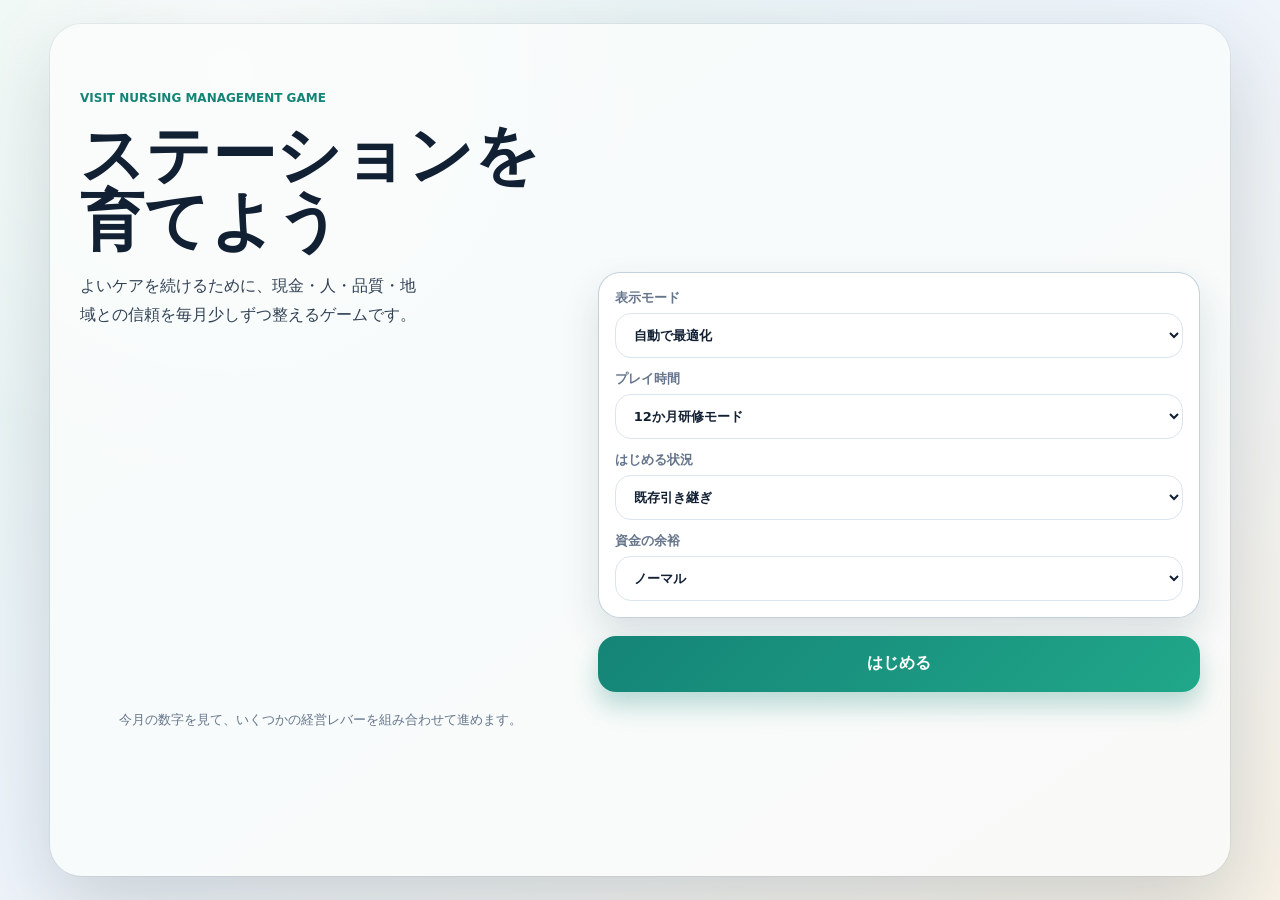
==== commit 6a5be983: "Integrate review into change tab" ====
--- a/index.html
+++ b/index.html
@@ -86,6 +86,22 @@
         <section id="impactDashboard" class="impact-dashboard"></section>
         <section id="impactPl" class="pl-card"></section>
         <section id="impactExplanation" class="story-card"></section>
+        <section class="review-card trend-card">
+          <span class="mini-label">推移</span>
+          <h2 id="reviewTitle">ステーションの変化</h2>
+          <div class="chart-legend" aria-label="グラフの凡例">
+            <span><i class="legend-cash"></i>現金</span>
+            <span><i class="legend-team"></i>チームの余裕</span>
+            <span><i class="legend-care"></i>ケアの安定</span>
+          </div>
+          <canvas id="trendCanvas" width="700" height="320"></canvas>
+          <p class="chart-note">左軸は0〜100の見やすさ用スコアです。現金は1,000万円を100として表示しています。</p>
+        </section>
+        <section class="detail-card">
+          <button id="toggleDetails" class="detail-toggle">詳しい数字を見る</button>
+          <div id="detailPanel" class="detail-panel is-hidden"></div>
+        </section>
+        <button id="exportCsvButton" class="ghost-button wide">CSVを出力</button>
         <button class="big-button next-tab" data-target="result">現場の声を見る</button>
       </main>
 
@@ -99,25 +115,11 @@
         <button class="big-button next-tab" data-target="choice">次の月を考える</button>
       </main>
 
-      <main class="tab-page" data-page="review">
-        <section class="review-card">
-          <span class="mini-label">ふりかえり</span>
-          <h2 id="reviewTitle">ステーションの軌跡</h2>
-          <canvas id="trendCanvas" width="700" height="320"></canvas>
-        </section>
-        <section class="detail-card">
-          <button id="toggleDetails" class="detail-toggle">詳しい数字を見る</button>
-          <div id="detailPanel" class="detail-panel is-hidden"></div>
-        </section>
-        <button id="exportCsvButton" class="ghost-button wide">CSVを出力</button>
-      </main>
-
       <nav class="bottom-tabs">
         <button class="tab-button is-active" data-target="home">ホーム</button>
         <button class="tab-button" data-target="choice">判断</button>
         <button class="tab-button" data-target="impact">変化</button>
         <button class="tab-button" data-target="result">結果</button>
-        <button class="tab-button" data-target="review">振返り</button>
       </nav>
     </section>
 
@@ -126,7 +128,7 @@
         <span class="mini-label">クリア</span>
         <h2 id="finalRank">年間振り返り</h2>
         <div id="finalText"></div>
-        <button id="closeFinalButton" class="big-button">振り返りを見る</button>
+        <button id="closeFinalButton" class="big-button">変化を見る</button>
       </div>
     </section>
   </div>
--- a/styles-v2.css
+++ b/styles-v2.css
@@ -65,9 +65,7 @@
   text-transform: uppercase;
 }
 
-h1, h2, p {
-  margin: 0;
-}
+h1, h2, p { margin: 0; }
 
 h1 {
   font-size: clamp(42px, 12vw, 62px);
@@ -89,11 +87,7 @@
   box-shadow: var(--shadow);
 }
 
-.setup-card {
-  display: grid;
-  gap: 12px;
-  padding: 16px;
-}
+.setup-card { display: grid; gap: 12px; padding: 16px; }
 
 label {
   display: grid;
@@ -134,9 +128,7 @@
   border: 1px solid var(--line);
 }
 
-.ghost-button.wide {
-  width: 100%;
-}
+.ghost-button.wide { width: 100%; }
 
 .tiny-note {
   color: var(--muted);
@@ -145,9 +137,7 @@
   text-align: center;
 }
 
-.game-screen {
-  padding-top: 14px;
-}
+.game-screen { padding-top: 14px; }
 
 .game-header {
   display: flex;
@@ -157,25 +147,10 @@
   margin-bottom: 14px;
 }
 
-.season {
-  color: var(--muted);
-  font-size: 13px;
-  font-weight: 900;
-}
-
-.game-header h2 {
-  margin-top: 2px;
-  font-size: 22px;
-}
-
-.tab-page {
-  display: none;
-}
-
-.tab-page.is-active {
-  display: grid;
-  gap: 14px;
-}
+.season { color: var(--muted); font-size: 13px; font-weight: 900; }
+.game-header h2 { margin-top: 2px; font-size: 22px; }
+.tab-page { display: none; }
+.tab-page.is-active { display: grid; gap: 14px; }
 
 .story-card {
   padding: 18px;
@@ -184,14 +159,8 @@
   background: linear-gradient(180deg, #ffffff, #f5fffb);
 }
 
-.story-card strong {
-  font-size: 18px;
-}
-
-.story-card p {
-  color: #42526a;
-  line-height: 1.7;
-}
+.story-card strong { font-size: 18px; }
+.story-card p { color: #42526a; line-height: 1.7; }
 
 .pl-card {
   display: grid;
@@ -203,62 +172,18 @@
   box-shadow: 0 10px 24px rgba(31, 58, 78, 0.08);
 }
 
-.pl-main {
-  display: grid;
-  gap: 3px;
-  padding: 12px;
-  border-radius: 16px;
-  background: #f6fafc;
-}
-
-.pl-main.good {
-  background: #eaf8f1;
-}
-
-.pl-main.bad {
-  background: #fff1f1;
-}
-
-.pl-main strong {
-  font-size: 28px;
-}
-
-.pl-main span,
-.pl-note {
-  color: var(--muted);
-  font-size: 12px;
-  font-weight: 800;
-}
-
-.formula-stack {
-  display: grid;
-  gap: 7px;
-}
-
-.formula-stack div {
-  display: grid;
-  gap: 3px;
-  padding: 9px 10px;
-  border-radius: 14px;
-  background: #f8fbfd;
-}
-
-.formula-stack b {
-  font-size: 12px;
-}
-
-.formula-stack span {
-  color: #506178;
-  font-size: 12px;
-  line-height: 1.45;
-}
-
-.impact-list {
-  display: flex;
-  flex-wrap: wrap;
-  gap: 6px;
-}
-
+.pl-main { display: grid; gap: 3px; padding: 12px; border-radius: 16px; background: #f6fafc; }
+.pl-main.good { background: #eaf8f1; }
+.pl-main.bad { background: #fff1f1; }
+.pl-main strong { font-size: 28px; }
+.pl-main span, .pl-note { color: var(--muted); font-size: 12px; font-weight: 800; }
+
+.formula-stack { display: grid; gap: 7px; }
+.formula-stack div { display: grid; gap: 3px; padding: 9px 10px; border-radius: 14px; background: #f8fbfd; }
+.formula-stack b { font-size: 12px; }
+.formula-stack span { color: #506178; font-size: 12px; line-height: 1.45; }
+
+.impact-list { display: flex; flex-wrap: wrap; gap: 6px; }
 .impact-chip {
   display: inline-flex;
   gap: 4px;
@@ -271,16 +196,9 @@
   font-weight: 800;
   line-height: 1.2;
 }
-
-.impact-chip b {
-  color: var(--teal);
-}
-
-.vitals-grid {
-  display: grid;
-  grid-template-columns: repeat(2, minmax(0, 1fr));
-  gap: 10px;
-}
+.impact-chip b { color: var(--teal); }
+
+.vitals-grid { display: grid; grid-template-columns: repeat(2, minmax(0, 1fr)); gap: 10px; }
 
 .vital-card {
   min-height: 132px;
@@ -293,21 +211,8 @@
   box-shadow: 0 10px 24px rgba(31, 58, 78, 0.08);
 }
 
-.vital-card span {
-  color: var(--muted);
-  font-size: 13px;
-  font-weight: 900;
-}
-
-.with-tip {
-  position: relative;
-  display: inline-flex !important;
-  width: fit-content;
-  max-width: 100%;
-  align-items: center;
-  gap: 5px;
-}
-
+.vital-card span { color: var(--muted); font-size: 13px; font-weight: 900; }
+.with-tip { position: relative; display: inline-flex !important; width: fit-content; max-width: 100%; align-items: center; gap: 5px; }
 .info-chip {
   width: 20px;
   height: 20px;
@@ -344,29 +249,14 @@
   transition: opacity 160ms ease, transform 160ms ease;
 }
 
-.with-tip:focus-within .tip-pop,
-.with-tip:hover .tip-pop {
-  opacity: 1;
-  transform: translateY(0);
-}
-
-.vital-card strong {
-  font-size: 30px;
-  letter-spacing: 0;
-}
-
+.with-tip:focus-within .tip-pop, .with-tip:hover .tip-pop { opacity: 1; transform: translateY(0); }
+.vital-card strong { font-size: 30px; letter-spacing: 0; }
 .vital-card.cash { background: linear-gradient(160deg, #ffffff, #e9fbf6); }
 .vital-card.team { background: linear-gradient(160deg, #ffffff, #eef4ff); }
 .vital-card.care { background: linear-gradient(160deg, #ffffff, #fff7e4); }
 .vital-card.users { background: linear-gradient(160deg, #ffffff, #f1f8eb); }
 
-.meter {
-  height: 9px;
-  overflow: hidden;
-  border-radius: 999px;
-  background: #e6edf3;
-}
-
+.meter { height: 9px; overflow: hidden; border-radius: 999px; background: #e6edf3; }
 .meter i, .progress-bar i {
   display: block;
   height: 100%;
@@ -376,39 +266,12 @@
   transition: width 360ms ease;
 }
 
-.month-progress {
-  display: grid;
-  gap: 9px;
-  padding: 12px 2px;
-}
-
-.month-progress > div:first-child {
-  display: flex;
-  justify-content: space-between;
-  color: var(--muted);
-  font-size: 13px;
-  font-weight: 900;
-}
-
-.progress-bar {
-  height: 11px;
-  border-radius: 999px;
-  background: rgba(192, 209, 222, 0.65);
-  overflow: hidden;
-}
-
-.choice-head h2 {
-  margin-top: 4px;
-  font-size: 24px;
-  line-height: 1.35;
-}
-
-.preset-row {
-  display: grid;
-  grid-template-columns: repeat(2, minmax(0, 1fr));
-  gap: 9px;
-}
-
+.month-progress { display: grid; gap: 9px; padding: 12px 2px; }
+.month-progress > div:first-child { display: flex; justify-content: space-between; color: var(--muted); font-size: 13px; font-weight: 900; }
+.progress-bar { height: 11px; border-radius: 999px; background: rgba(192, 209, 222, 0.65); overflow: hidden; }
+.choice-head h2 { margin-top: 4px; font-size: 24px; line-height: 1.35; }
+
+.preset-row { display: grid; grid-template-columns: repeat(2, minmax(0, 1fr)); gap: 9px; }
 .preset-card {
   min-height: 88px;
   border: 1px solid rgba(188, 205, 216, 0.95);
@@ -420,18 +283,8 @@
   box-shadow: 0 8px 18px rgba(31, 58, 78, 0.07);
   transition: transform 150ms ease, border-color 150ms ease, background 150ms ease, box-shadow 150ms ease;
 }
-
-.preset-card:active {
-  transform: scale(0.98);
-}
-
-.preset-card.is-selected {
-  border-color: var(--teal);
-  background: linear-gradient(160deg, #effffb, #ffffff);
-  box-shadow: 0 12px 24px rgba(20, 132, 119, 0.18);
-  transform: translateY(-2px);
-}
-
+.preset-card:active { transform: scale(0.98); }
+.preset-card.is-selected { border-color: var(--teal); background: linear-gradient(160deg, #effffb, #ffffff); box-shadow: 0 12px 24px rgba(20, 132, 119, 0.18); transform: translateY(-2px); }
 .preset-card.is-selected::after {
   content: "選択中";
   display: inline-flex;
@@ -444,22 +297,9 @@
   font-size: 11px;
   font-weight: 900;
 }
-
-.preset-card strong,
-.preset-card span {
-  display: block;
-}
-
-.preset-card strong {
-  margin-bottom: 5px;
-  font-size: 15px;
-}
-
-.preset-card span {
-  color: var(--muted);
-  font-size: 12px;
-  line-height: 1.45;
-}
+.preset-card strong, .preset-card span { display: block; }
+.preset-card strong { margin-bottom: 5px; font-size: 15px; }
+.preset-card span { color: var(--muted); font-size: 12px; line-height: 1.45; }
 
 .lever-panel {
   display: grid;
@@ -471,151 +311,21 @@
   background: rgba(255, 255, 255, 0.92);
   box-shadow: 0 10px 24px rgba(31, 58, 78, 0.08);
 }
-
-.lever-panel label:last-child {
-  grid-column: 1 / -1;
-}
-
-.lever-panel select {
-  padding: 10px 11px;
-  border-radius: 14px;
-  font-size: 13px;
-}
-
-.action-cards {
-  display: grid;
-  gap: 10px;
-}
-
-.action-card {
-  position: relative;
-  display: grid;
-  grid-template-columns: auto 1fr;
-  gap: 12px;
-  align-items: center;
-  width: 100%;
-  border: 2px solid transparent;
-  border-radius: 22px;
-  padding: 14px;
-  text-align: left;
-  color: var(--ink);
-  background: rgba(255, 255, 255, 0.95);
-  box-shadow: 0 10px 20px rgba(31, 58, 78, 0.09);
-  cursor: pointer;
-}
-
-.action-card.is-selected {
-  border-color: var(--teal);
-  background: #f1fffb;
-}
-
-.action-icon {
-  width: 54px;
-  height: 54px;
-  border-radius: 18px;
-  display: grid;
-  place-items: center;
-  font-size: 25px;
-  color: #fff;
-  background: var(--teal);
-}
-
-.action-card h3 {
-  margin: 0 0 4px;
-  font-size: 18px;
-}
-
-.action-card p {
-  color: #56657a;
-  font-size: 13px;
-  line-height: 1.5;
-}
-
-.impact-row {
-  display: flex;
-  gap: 6px;
-  flex-wrap: wrap;
-  margin-top: 8px;
-}
-
-.impact-row span {
-  border-radius: 999px;
-  padding: 4px 8px;
-  color: #315064;
-  background: #eaf2f7;
-  font-size: 12px;
-  font-weight: 800;
-}
-
-.result-card {
-  padding: 18px;
-  display: grid;
-  gap: 12px;
-}
-
-.result-card.empty {
-  color: var(--muted);
-}
-
-.voice-card {
-  border-radius: 18px;
-  padding: 14px;
-  color: #203348;
-  background: #f7fbff;
-  border: 1px solid #dce9f4;
-}
-
-.voice-card b {
-  display: block;
-  margin-bottom: 4px;
-}
-
-.result-stats {
-  display: grid;
-  grid-template-columns: repeat(3, 1fr);
-  gap: 8px;
-}
-
-.result-stats div {
-  padding: 10px;
-  border-radius: 16px;
-  background: #f7fafc;
-}
-
-.result-stats span {
-  display: block;
-  color: var(--muted);
-  font-size: 11px;
-  font-weight: 900;
-}
-
-.result-stats strong {
-  display: block;
-  margin-top: 4px;
-  font-size: 16px;
-}
-
-.badge-row {
-  display: flex;
-  flex-wrap: wrap;
-  gap: 8px;
-}
-
-.badge {
-  border-radius: 999px;
-  padding: 8px 11px;
-  color: #0e5f54;
-  background: #dff7f1;
-  font-size: 12px;
-  font-weight: 900;
-}
-
-.impact-dashboard {
-  display: grid;
-  grid-template-columns: repeat(2, minmax(0, 1fr));
-  gap: 9px;
-}
-
+.lever-panel label:last-child { grid-column: 1 / -1; }
+.lever-panel select { padding: 10px 11px; border-radius: 14px; font-size: 13px; }
+
+.result-card { padding: 18px; display: grid; gap: 12px; }
+.result-card.empty { color: var(--muted); }
+.voice-card { border-radius: 18px; padding: 14px; color: #203348; background: #f7fbff; border: 1px solid #dce9f4; }
+.voice-card b { display: block; margin-bottom: 4px; }
+.result-stats { display: grid; grid-template-columns: repeat(3, 1fr); gap: 8px; }
+.result-stats div { padding: 10px; border-radius: 16px; background: #f7fafc; }
+.result-stats span { display: block; color: var(--muted); font-size: 11px; font-weight: 900; }
+.result-stats strong { display: block; margin-top: 4px; font-size: 16px; }
+.badge-row { display: flex; flex-wrap: wrap; gap: 8px; }
+.badge { border-radius: 999px; padding: 8px 11px; color: #0e5f54; background: #dff7f1; font-size: 12px; font-weight: 900; }
+
+.impact-dashboard { display: grid; grid-template-columns: repeat(2, minmax(0, 1fr)); gap: 9px; }
 .delta-card {
   display: grid;
   gap: 4px;
@@ -626,108 +336,24 @@
   background: #fff;
   box-shadow: 0 8px 18px rgba(31, 58, 78, 0.07);
 }
-
-.delta-card span {
-  color: var(--muted);
-  font-size: 12px;
-  font-weight: 900;
-}
-
-.delta-card strong {
-  font-size: 22px;
-}
-
-.delta-card small {
-  width: fit-content;
-  border-radius: 999px;
-  padding: 3px 8px;
-  font-weight: 900;
-}
-
-.delta-card em {
-  color: #607089;
-  font-size: 11px;
-  font-style: normal;
-  font-weight: 800;
-}
-
-.delta-bars {
-  display: grid;
-  gap: 4px;
-  padding: 3px 0;
-}
-
-.delta-bars i,
-.delta-bars b {
-  display: block;
-  height: 7px;
-  min-width: 8px;
-  border-radius: 999px;
-}
-
-.delta-bars i {
-  background: #dbe5ee;
-}
-
-.delta-bars b {
-  background: linear-gradient(90deg, var(--teal), var(--green));
-}
-
-.delta-card.bad .delta-bars b {
-  background: linear-gradient(90deg, #f2b24d, #e46b6b);
-}
-
-.delta-card.good small {
-  color: #0e5f54;
-  background: #dff7f1;
-}
-
-.delta-card.bad small {
-  color: #b91c1c;
-  background: #ffe4e6;
-}
-
-.review-card, .detail-card {
-  padding: 16px;
-}
-
-.review-card h2 {
-  margin: 4px 0 10px;
-}
-
-canvas {
-  display: block;
-  width: 100%;
-  height: 250px;
-  border-radius: 16px;
-  background: #fff;
-}
-
-.detail-toggle {
-  width: 100%;
-  border: 0;
-  padding: 12px;
-  border-radius: 14px;
-  color: var(--teal);
-  background: var(--teal-2);
-  font-weight: 900;
-}
-
-.detail-panel {
-  display: grid;
-  grid-template-columns: repeat(2, minmax(0, 1fr));
-  gap: 8px;
-  margin-top: 12px;
-}
-
-.detail-panel div {
-  padding: 10px;
-  border-radius: 14px;
-  background: #f7fafc;
-  color: #334155;
-  font-size: 13px;
-  font-weight: 800;
-}
+.delta-card span { color: var(--muted); font-size: 12px; font-weight: 900; }
+.delta-card strong { font-size: 22px; }
+.delta-card small { width: fit-content; border-radius: 999px; padding: 3px 8px; font-weight: 900; }
+.delta-card em { color: #607089; font-size: 11px; font-style: normal; font-weight: 800; }
+.delta-bars { display: grid; gap: 4px; padding: 3px 0; }
+.delta-bars i, .delta-bars b { display: block; height: 7px; min-width: 8px; border-radius: 999px; }
+.delta-bars i { background: #dbe5ee; }
+.delta-bars b { background: linear-gradient(90deg, var(--teal), var(--green)); }
+.delta-card.bad .delta-bars b { background: linear-gradient(90deg, #f2b24d, #e46b6b); }
+.delta-card.good small { color: #0e5f54; background: #dff7f1; }
+.delta-card.bad small { color: #b91c1c; background: #ffe4e6; }
+
+.review-card, .detail-card { padding: 16px; }
+.review-card h2 { margin: 4px 0 10px; }
+canvas { display: block; width: 100%; height: 250px; border-radius: 16px; background: #fff; }
+.detail-toggle { width: 100%; border: 0; padding: 12px; border-radius: 14px; color: var(--teal); background: var(--teal-2); font-weight: 900; }
+.detail-panel { display: grid; grid-template-columns: repeat(2, minmax(0, 1fr)); gap: 8px; margin-top: 12px; }
+.detail-panel div { padding: 10px; border-radius: 14px; background: #f7fafc; color: #334155; font-size: 13px; font-weight: 800; }
 
 .bottom-tabs {
   position: fixed;
@@ -743,62 +369,65 @@
   border-top: 1px solid rgba(205, 218, 228, 0.9);
   backdrop-filter: blur(14px);
 }
-
-.tab-button {
-  min-height: 48px;
-  border: 0;
-  border-radius: 16px;
-  color: var(--muted);
-  background: transparent;
-  font-size: 11px;
-  font-weight: 900;
-}
-
-.tab-button.is-active {
-  color: #fff;
-  background: var(--teal);
-}
-
-.final-overlay {
-  position: fixed;
-  inset: 0;
-  display: grid;
-  place-items: end center;
-  padding: 16px;
-  background: rgba(18, 32, 52, 0.36);
-  z-index: 20;
-}
-
-.final-sheet {
-  width: min(100%, 448px);
-  display: grid;
-  gap: 14px;
-  padding: 22px;
-  border-radius: 28px;
-  background: #fff;
-  box-shadow: var(--shadow);
-}
-
-.final-sheet ul {
-  margin: 0;
-  padding-left: 20px;
-  line-height: 1.7;
-}
+.tab-button { min-height: 48px; border: 0; border-radius: 16px; color: var(--muted); background: transparent; font-size: 11px; font-weight: 900; }
+.tab-button.is-active { color: #fff; background: var(--teal); }
+
+.final-overlay { position: fixed; inset: 0; display: grid; place-items: end center; padding: 16px; background: rgba(18, 32, 52, 0.36); z-index: 20; }
+.final-sheet { width: min(100%, 448px); display: grid; gap: 14px; padding: 22px; border-radius: 28px; background: #fff; box-shadow: var(--shadow); }
+.final-sheet ul { margin: 0; padding-left: 20px; line-height: 1.7; }
 
 @media (min-width: 900px) {
-  .phone-app {
-    margin-top: 24px;
-    margin-bottom: 24px;
-    min-height: calc(100vh - 48px);
-    border-radius: 32px;
-    max-width: 430px;
-  }
-
-  .screen {
-    min-height: calc(100vh - 48px);
-  }
-
-  .bottom-tabs {
-    border-radius: 24px 24px 0 0;
-  }
-}
+  .phone-app { margin-top: 24px; margin-bottom: 24px; min-height: calc(100vh - 48px); border-radius: 32px; max-width: 430px; }
+  .screen { min-height: calc(100vh - 48px); }
+  .bottom-tabs { border-radius: 24px 24px 0 0; }
+
+  .phone-app.desktop-mode { max-width: 1180px; border-radius: 32px; overflow: visible; }
+  .desktop-mode .screen { min-height: calc(100vh - 48px); padding: 26px 30px 104px; }
+  .desktop-mode .start-screen { display: grid; grid-template-columns: minmax(320px, 0.8fr) minmax(420px, 1fr); align-content: center; column-gap: 36px; }
+  .desktop-mode .start-screen .eyebrow,
+  .desktop-mode .start-screen h1,
+  .desktop-mode .start-screen .lead,
+  .desktop-mode .start-screen .tiny-note { grid-column: 1; }
+  .desktop-mode .start-screen .setup-card,
+  .desktop-mode .start-screen .big-button { grid-column: 2; }
+  .desktop-mode .start-screen h1 { font-size: 64px; }
+  .desktop-mode .game-header { margin-bottom: 18px; }
+  .desktop-mode .tab-page.is-active { gap: 18px; }
+
+  .desktop-mode .tab-page[data-page="home"].is-active { grid-template-columns: minmax(280px, 0.8fr) minmax(380px, 1.1fr) minmax(360px, 1fr); align-items: start; }
+  .desktop-mode .tab-page[data-page="home"] .story-card,
+  .desktop-mode .tab-page[data-page="home"] .month-progress,
+  .desktop-mode .tab-page[data-page="home"] .next-tab { grid-column: 1; }
+  .desktop-mode .tab-page[data-page="home"] .vitals-grid { grid-column: 2; grid-template-columns: repeat(2, minmax(0, 1fr)); }
+  .desktop-mode .tab-page[data-page="home"] #plSnapshot { grid-column: 3; grid-row: 1 / span 3; }
+
+  .desktop-mode .tab-page[data-page="choice"].is-active { grid-template-columns: minmax(320px, 0.85fr) minmax(420px, 1fr) minmax(340px, 0.95fr); align-items: start; }
+  .desktop-mode .tab-page[data-page="choice"] .choice-head,
+  .desktop-mode .tab-page[data-page="choice"] .preset-row,
+  .desktop-mode .tab-page[data-page="choice"] #advanceButton { grid-column: 1; }
+  .desktop-mode .tab-page[data-page="choice"] .lever-panel { grid-column: 2; }
+  .desktop-mode .tab-page[data-page="choice"] #choicePlPreview { grid-column: 3; grid-row: 1 / span 4; }
+  .desktop-mode .preset-row { grid-template-columns: 1fr; }
+  .desktop-mode .lever-panel { grid-template-columns: 1fr; }
+  .desktop-mode .lever-panel label:last-child { grid-column: auto; }
+
+  .desktop-mode .tab-page[data-page="impact"].is-active { grid-template-columns: minmax(420px, 1fr) minmax(420px, 1fr); align-items: start; }
+  .desktop-mode .tab-page[data-page="impact"] .choice-head,
+  .desktop-mode .tab-page[data-page="impact"] .impact-dashboard,
+  .desktop-mode .tab-page[data-page="impact"] .next-tab { grid-column: 1; }
+  .desktop-mode .tab-page[data-page="impact"] #impactPl,
+  .desktop-mode .tab-page[data-page="impact"] #impactExplanation { grid-column: 2; }
+  .desktop-mode .impact-dashboard { grid-template-columns: repeat(3, minmax(0, 1fr)); }
+
+  .desktop-mode .tab-page[data-page="result"].is-active { grid-template-columns: minmax(440px, 0.9fr) minmax(360px, 0.8fr); align-items: start; }
+  .desktop-mode .tab-page[data-page="result"] #resultCard { grid-column: 1; }
+  .desktop-mode .tab-page[data-page="result"] .badge-row,
+  .desktop-mode .tab-page[data-page="result"] .next-tab { grid-column: 2; }
+
+  .desktop-mode .tab-page[data-page="review"].is-active { grid-template-columns: minmax(640px, 1fr) minmax(320px, 0.45fr); align-items: start; }
+  .desktop-mode .tab-page[data-page="review"] .review-card { grid-column: 1; grid-row: 1 / span 3; }
+  .desktop-mode .tab-page[data-page="review"] .detail-card,
+  .desktop-mode .tab-page[data-page="review"] .ghost-button { grid-column: 2; }
+  .desktop-mode canvas { height: 360px; }
+  .desktop-mode .bottom-tabs { width: min(100%, 1180px); bottom: 18px; border: 1px solid rgba(205, 218, 228, 0.9); border-radius: 22px; box-shadow: 0 16px 36px rgba(27, 55, 77, 0.12); }
+}
